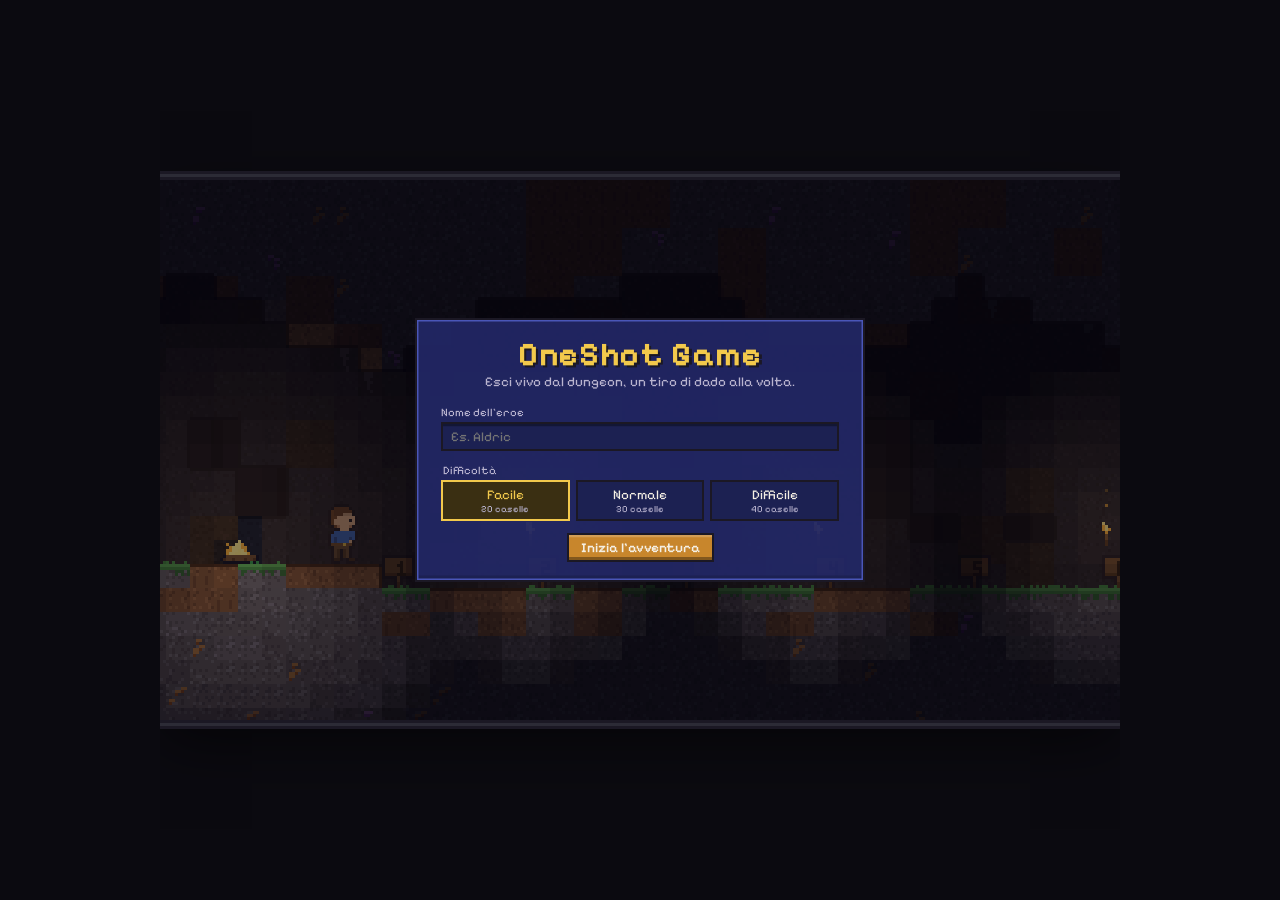
==== backend/src/main/resources/static/index.html @ 3488dba7 "Aggiunto collegamneto frontend al backend" ====
<!DOCTYPE html>
<html lang="it">
<head>
  <meta charset="UTF-8">
  <meta name="viewport" content="width=device-width, initial-scale=1">
  <title>OneShot Game</title>
  <link rel="preconnect" href="https://fonts.googleapis.com">
  <link href="https://fonts.googleapis.com/css2?family=Pixelify+Sans:wght@400;600&display=swap" rel="stylesheet">
  <link rel="stylesheet" href="css/style.css">
</head>
<body>
  <main id="frame">
    <canvas id="game-canvas"></canvas>

    <!-- HUD in alto a destra -->
    <div id="hud" hidden>
      <span id="hud-name"></span>
      <span id="hud-pos"></span>
    </div>

    <!-- Schermata iniziale -->
    <section id="screen-start" class="screen">
      <form id="start-form" class="panel">
        <h1>OneShot Game</h1>
        <p class="subtitle">Esci vivo dal dungeon, un tiro di dado alla volta.</p>

        <label class="field">
          <span>Nome dell'eroe</span>
          <input id="input-name" type="text" maxlength="20" placeholder="Es. Aldric" autocomplete="off" required>
        </label>

        <fieldset class="difficulty">
          <legend>Difficoltà</legend>
          <label><input type="radio" name="difficulty" value="EASY" checked><span>Facile<small>20 caselle</small></span></label>
          <label><input type="radio" name="difficulty" value="MEDIUM"><span>Normale<small>30 caselle</small></span></label>
          <label><input type="radio" name="difficulty" value="HARD"><span>Difficile<small>40 caselle</small></span></label>
        </fieldset>

        <button id="btn-start" class="btn btn-primary" type="submit">Inizia l'avventura</button>
      </form>
    </section>

    <!-- Schermata finale -->
    <section id="screen-end" class="screen" hidden>
      <div class="panel">
        <h1 id="end-title"></h1>
        <p id="end-text"></p>
        <p id="end-stats" class="hint"></p>
        <button id="btn-again" class="btn btn-primary" type="button">Nuova partita</button>
      </div>
    </section>

    <!-- Finestra di dialogo / azioni -->
    <section id="dialog" hidden>
      <div class="dialog-body">
        <div id="dialog-title" class="dialog-title"></div>
        <div id="dialog-text" class="dialog-text"></div>
      </div>
      <div class="dialog-actions">
        <button id="btn-roll" class="btn btn-primary" type="button">🎲 Lancia il dado <kbd>Spazio</kbd></button>
        <button id="btn-yes" class="btn btn-good" type="button" hidden>Interagisci <kbd>1</kbd></button>
        <button id="btn-no" class="btn btn-bad" type="button" hidden>Ignora <kbd>2</kbd></button>
        <button id="btn-log" class="btn btn-small" type="button" title="Diario (L)">📜</button>
      </div>
    </section>

    <!-- Diario -->
    <aside id="log">
      <h2>Diario</h2>
      <ul id="log-list"></ul>
    </aside>

    <div id="toast" role="alert"></div>
  </main>

  <script src="js/api.js"></script>
  <script src="js/sprites.js"></script>
  <script src="js/world.js"></script>
  <script src="js/game.js"></script>
</body>
</html>
---- backend/src/main/resources/static/css/style.css ----
/* Stile pixel: bordi "a gradino", nessun arrotondamento, font pixel. */
:root {
  --px: 4px;                 /* dimensione di un pixel del gioco, impostata da game.js */
  --ink: #1b1824;
  --panel: #2a3170;
  --panel-dark: #1c2152;
  --panel-light: #4a56b8;
  --text: #f4efe4;
  --muted: #b9b4cf;
  --gold: #f2c94c;
  --good: #2fbf71;
  --bad: #d9434b;
  --font: 'Pixelify Sans', 'Courier New', monospace;
}

* { box-sizing: border-box; }

html, body {
  margin: 0;
  height: 100%;
  background: #0b0a10;
  color: var(--text);
  font-family: var(--font);
  display: grid;
  place-items: center;
  overflow: hidden;
}

#frame {
  position: relative;
  outline: calc(var(--px) * 1) solid var(--ink);
  box-shadow: 0 0 0 calc(var(--px) * 2) #2c2b36, 0 0 0 calc(var(--px) * 3) var(--ink), 0 20px 60px rgba(0, 0, 0, 0.6);
}

#game-canvas {
  width: 100%;
  height: 100%;
  display: block;
  image-rendering: pixelated;
  image-rendering: crisp-edges;
}

/* pannello con bordo pixel (stile inventario) */
.panel, #dialog, #log, #hud, #toast {
  background: rgba(34, 40, 102, 0.92);
  border: calc(var(--px) * 0.75) solid var(--ink);
  box-shadow:
    inset 0 0 0 calc(var(--px) * 0.5) var(--panel-light),
    inset 0 calc(var(--px) * -1) 0 calc(var(--px) * 0.5) var(--panel-dark);
}

/* ---------- HUD ---------- */
#hud {
  position: absolute;
  top: calc(var(--px) * 16);
  right: calc(var(--px) * 6);
  display: flex;
  gap: calc(var(--px) * 3);
  align-items: center;
  padding: calc(var(--px) * 1) calc(var(--px) * 3);
  font-size: calc(var(--px) * 4.5);
}
#hud-name { color: var(--gold); font-weight: 600; }

/* ---------- schermate ---------- */
.screen {
  position: absolute;
  inset: 0;
  display: grid;
  place-items: center;
  background: rgba(5, 4, 12, 0.45);
}
.screen[hidden], #dialog[hidden], #hud[hidden] { display: none; }

.panel {
  width: min(92%, calc(var(--px) * 150));
  padding: calc(var(--px) * 6) calc(var(--px) * 8);
  text-align: center;
  font-size: calc(var(--px) * 4.5);
}

h1 {
  margin: 0 0 calc(var(--px) * 1);
  font-size: calc(var(--px) * 11);
  line-height: 1;
  color: var(--gold);
  text-shadow: calc(var(--px) * 0.75) calc(var(--px) * 0.75) 0 var(--ink);
  letter-spacing: 0.02em;
}
h1.win { color: var(--gold); }
h1.lose { color: #ff7a72; }
.subtitle { margin: 0 0 calc(var(--px) * 5); color: var(--muted); }
.hint { color: var(--muted); font-size: 0.8em; margin: calc(var(--px) * 3) 0 0; }
code { font-family: inherit; color: var(--text); }

.field { display: grid; gap: calc(var(--px) * 1); text-align: left; margin-bottom: calc(var(--px) * 4); }
.field span, legend { color: var(--muted); font-size: 0.85em; }

input[type="text"] {
  font: inherit;
  color: var(--text);
  background: var(--panel-dark);
  border: calc(var(--px) * 0.75) solid var(--ink);
  box-shadow: inset 0 calc(var(--px) * 0.75) 0 rgba(0, 0, 0, 0.35);
  padding: calc(var(--px) * 1.5) calc(var(--px) * 2.5);
  outline: none;
}
input[type="text"]:focus { border-color: var(--gold); }

.difficulty {
  border: 0; padding: 0; margin: 0 0 calc(var(--px) * 4);
  display: grid; grid-template-columns: repeat(3, 1fr); gap: calc(var(--px) * 2);
  text-align: left;
}
.difficulty legend { margin-bottom: calc(var(--px) * 1); }
.difficulty input { position: absolute; opacity: 0; pointer-events: none; }
.difficulty span {
  display: grid;
  padding: calc(var(--px) * 1.5) calc(var(--px) * 2);
  background: var(--panel-dark);
  border: calc(var(--px) * 0.75) solid var(--ink);
  cursor: pointer;
  text-align: center;
}
.difficulty small { color: var(--muted); font-size: 0.7em; }
.difficulty input:checked + span { background: #3a2f12; border-color: var(--gold); color: var(--gold); }
.difficulty input:focus-visible + span { outline: calc(var(--px) * 0.5) solid var(--text); }


/* ---------- bottoni ---------- */
.btn {
  font: inherit;
  font-weight: 600;
  color: var(--text);
  background: #4a56b8;
  border: calc(var(--px) * 0.75) solid var(--ink);
  box-shadow: inset 0 calc(var(--px) * -1) 0 rgba(0, 0, 0, 0.35), inset 0 calc(var(--px) * 0.75) 0 rgba(255, 255, 255, 0.2);
  padding: calc(var(--px) * 1.5) calc(var(--px) * 4);
  cursor: pointer;
  white-space: nowrap;
}
.btn:hover:not(:disabled) { filter: brightness(1.15); }
.btn:active:not(:disabled) { transform: translateY(calc(var(--px) * 0.5)); box-shadow: inset 0 calc(var(--px) * 0.75) 0 rgba(0, 0, 0, 0.35); }
.btn:disabled { filter: grayscale(0.7) brightness(0.7); cursor: wait; }
.btn:focus-visible { outline: calc(var(--px) * 0.5) solid var(--gold); outline-offset: calc(var(--px) * 0.5); }
.btn-primary { background: #c8862c; }
.btn-good { background: #2c8f57; }
.btn-bad { background: #a83239; }
.btn-small { padding: calc(var(--px) * 1.5) calc(var(--px) * 2); }
.btn[hidden] { display: none; }
kbd { font: inherit; font-size: 0.7em; opacity: 0.7; margin-left: calc(var(--px) * 1); }

/* ---------- dialogo ---------- */
#dialog {
  position: absolute;
  left: calc(var(--px) * 6);
  right: calc(var(--px) * 6);
  bottom: calc(var(--px) * 5);
  display: flex;
  gap: calc(var(--px) * 4);
  align-items: center;
  padding: calc(var(--px) * 3) calc(var(--px) * 4);
  font-size: calc(var(--px) * 4.5);
  min-height: calc(var(--px) * 24);
}
.dialog-body { flex: 1; min-width: 0; }
.dialog-title { color: var(--gold); font-weight: 600; margin-bottom: calc(var(--px) * 1); }
.dialog-title:empty { display: none; }
.dialog-text { line-height: 1.3; }
.dialog-text.tone-good { color: #9cf5c1; }
.dialog-text.tone-bad { color: #ffaaa4; }
.dialog-actions { display: flex; gap: calc(var(--px) * 2); flex-wrap: wrap; justify-content: flex-end; }
#dialog.waiting .dialog-text::after { content: ' ▮'; animation: blink 0.6s steps(1) infinite; }
@keyframes blink { 50% { opacity: 0; } }

/* ---------- diario ---------- */
#log {
  position: absolute;
  top: calc(var(--px) * 22);
  right: calc(var(--px) * 6);
  bottom: calc(var(--px) * 34);
  width: calc(var(--px) * 95);
  padding: calc(var(--px) * 2) calc(var(--px) * 3);
  font-size: calc(var(--px) * 3.6);
  overflow-y: auto;
  display: none;
}
#log.open { display: block; }
#log h2 { margin: 0 0 calc(var(--px) * 1.5); font-size: 1.1em; color: var(--gold); }
#log ul { list-style: none; margin: 0; padding: 0; display: grid; gap: calc(var(--px) * 1.2); }
#log li { line-height: 1.25; padding-bottom: calc(var(--px) * 1); border-bottom: calc(var(--px) * 0.25) solid rgba(255, 255, 255, 0.08); }
#log li.good { color: #9cf5c1; }
#log li.bad { color: #ffaaa4; }
#log li.roll { color: var(--muted); }
#log li.info { color: var(--gold); }

/* ---------- toast errori ---------- */
#toast {
  position: absolute;
  left: 50%;
  top: calc(var(--px) * 6);
  transform: translate(-50%, -200%);
  max-width: 80%;
  padding: calc(var(--px) * 2) calc(var(--px) * 4);
  background: rgba(120, 22, 30, 0.95);
  font-size: calc(var(--px) * 4);
  transition: transform 0.25s steps(4), visibility 0.25s;
  visibility: hidden;
  z-index: 5;
}
#toast.show { transform: translate(-50%, 0); visibility: visible; }

@media (max-width: 700px) {
  #dialog { flex-direction: column; align-items: stretch; }
  .dialog-actions { justify-content: stretch; }
  .dialog-actions .btn { flex: 1; }
}
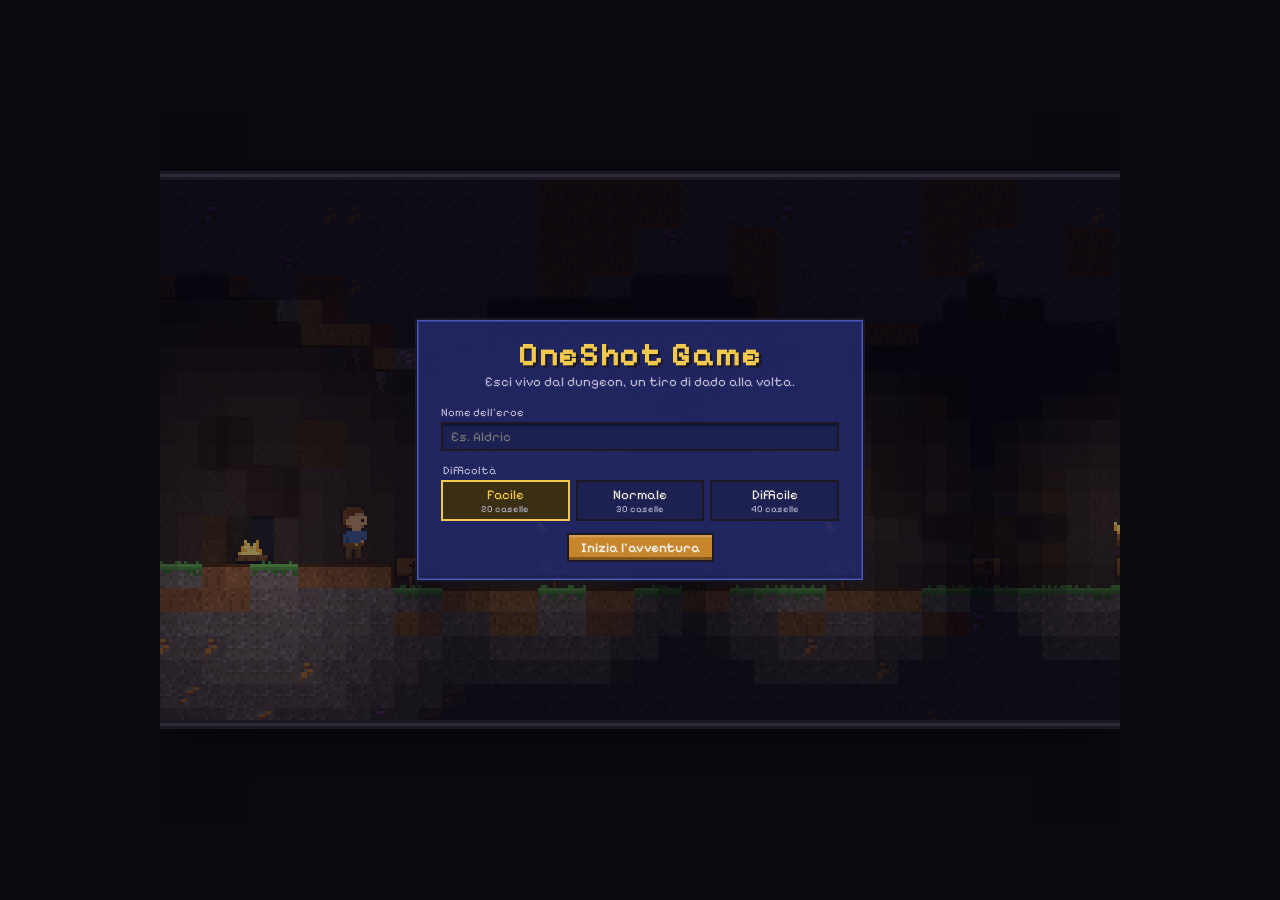
==== commit 98b705d4: "cambiato nomi dei bottoni interact" ====
--- a/backend/src/main/resources/static/index.html
+++ b/backend/src/main/resources/static/index.html
@@ -58,8 +58,8 @@
       </div>
       <div class="dialog-actions">
         <button id="btn-roll" class="btn btn-primary" type="button">🎲 Lancia il dado <kbd>Spazio</kbd></button>
-        <button id="btn-yes" class="btn btn-good" type="button" hidden>Interagisci <kbd>1</kbd></button>
-        <button id="btn-no" class="btn btn-bad" type="button" hidden>Ignora <kbd>2</kbd></button>
+        <button id="btn-yes" class="btn btn-good" type="button" hidden>Accetti <kbd>1</kbd></button>
+        <button id="btn-no" class="btn btn-bad" type="button" hidden>Prosegui <kbd>2</kbd></button>
         <button id="btn-log" class="btn btn-small" type="button" title="Diario (L)">📜</button>
       </div>
     </section>
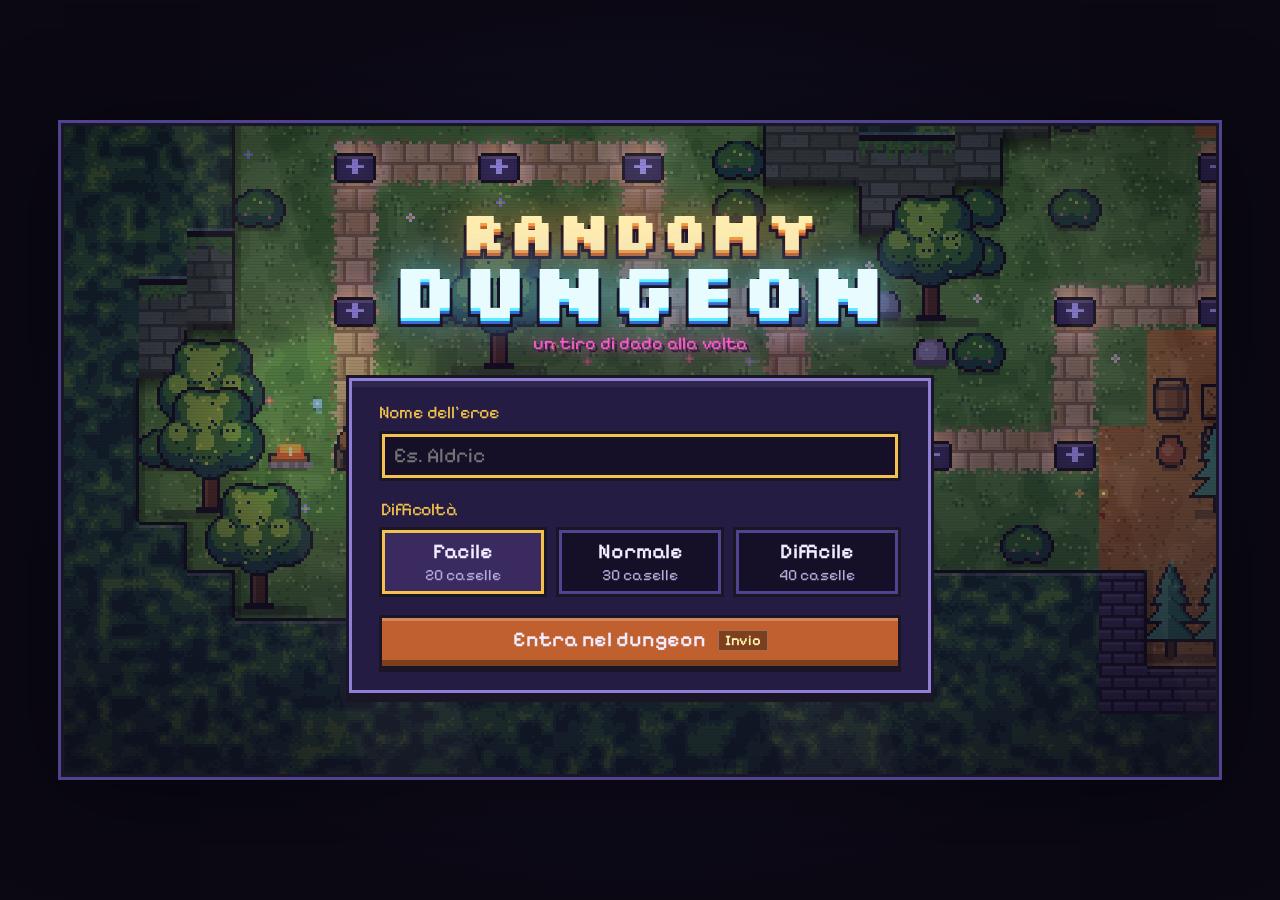
==== commit ff8ff1ce: "Cambiata nuova grafica del gioco" ====
--- a/backend/src/main/resources/static/index.html
+++ b/backend/src/main/resources/static/index.html
@@ -3,78 +3,88 @@
 <head>
   <meta charset="UTF-8">
   <meta name="viewport" content="width=device-width, initial-scale=1">
-  <title>OneShot Game</title>
+  <title>RandoMyDungeon</title>
   <link rel="preconnect" href="https://fonts.googleapis.com">
-  <link href="https://fonts.googleapis.com/css2?family=Pixelify+Sans:wght@400;600&display=swap" rel="stylesheet">
+  <link rel="preconnect" href="https://fonts.gstatic.com" crossorigin>
+  <link href="https://fonts.googleapis.com/css2?family=Pixelify+Sans:wght@400;600;700&family=Silkscreen&display=swap" rel="stylesheet">
   <link rel="stylesheet" href="css/style.css">
 </head>
 <body>
   <main id="frame">
-    <canvas id="game-canvas"></canvas>
+    <canvas id="game-canvas" aria-label="Mondo di gioco"></canvas>
+    <div class="crt" aria-hidden="true"></div>
+    <div id="flash" aria-hidden="true"></div>
 
-    <!-- HUD in alto a destra -->
-    <div id="hud" hidden>
-      <span id="hud-name"></span>
-      <span id="hud-pos"></span>
+    <!-- barra in alto: comandi rapidi -->
+    <div id="topbar" hidden>
+      <button id="btn-log" class="icon-btn" type="button" title="Diario (L)">📜</button>
+      <button id="btn-sound" class="icon-btn" type="button" title="Audio (M)">🔊</button>
     </div>
 
-    <!-- Schermata iniziale -->
+    <!-- nome della zona -->
+    <div id="zone-banner" aria-live="polite"><span></span></div>
+
+    <!-- schermata iniziale -->
     <section id="screen-start" class="screen">
+      <div class="logo" aria-label="RandoMyDungeon">
+        <span class="logo-top">RandoMy</span>
+        <span class="logo-bottom">Dungeon</span>
+        <span class="logo-tag">un tiro di dado alla volta</span>
+      </div>
       <form id="start-form" class="panel">
-        <h1>OneShot Game</h1>
-        <p class="subtitle">Esci vivo dal dungeon, un tiro di dado alla volta.</p>
-
         <label class="field">
           <span>Nome dell'eroe</span>
           <input id="input-name" type="text" maxlength="20" placeholder="Es. Aldric" autocomplete="off" required>
         </label>
-
         <fieldset class="difficulty">
           <legend>Difficoltà</legend>
-          <label><input type="radio" name="difficulty" value="EASY" checked><span>Facile<small>20 caselle</small></span></label>
-          <label><input type="radio" name="difficulty" value="MEDIUM"><span>Normale<small>30 caselle</small></span></label>
-          <label><input type="radio" name="difficulty" value="HARD"><span>Difficile<small>40 caselle</small></span></label>
+          <label><input type="radio" name="difficulty" value="EASY" checked><span><b>Facile</b><small>20 caselle</small></span></label>
+          <label><input type="radio" name="difficulty" value="MEDIUM"><span><b>Normale</b><small>30 caselle</small></span></label>
+          <label><input type="radio" name="difficulty" value="HARD"><span><b>Difficile</b><small>40 caselle</small></span></label>
         </fieldset>
-
-        <button id="btn-start" class="btn btn-primary" type="submit">Inizia l'avventura</button>
+        <button id="btn-start" class="btn btn-primary" type="submit">Entra nel dungeon <kbd>Invio</kbd></button>
       </form>
     </section>
 
-    <!-- Schermata finale -->
+    <!-- schermata finale -->
     <section id="screen-end" class="screen" hidden>
-      <div class="panel">
+      <div class="panel end-panel">
         <h1 id="end-title"></h1>
         <p id="end-text"></p>
-        <p id="end-stats" class="hint"></p>
-        <button id="btn-again" class="btn btn-primary" type="button">Nuova partita</button>
+        <dl id="end-stats"></dl>
+        <button id="btn-again" class="btn btn-primary" type="button">Nuova partita <kbd>Invio</kbd></button>
       </div>
     </section>
 
-    <!-- Finestra di dialogo / azioni -->
+    <!-- finestra di dialogo -->
     <section id="dialog" hidden>
-      <div class="dialog-body">
-        <div id="dialog-title" class="dialog-title"></div>
-        <div id="dialog-text" class="dialog-text"></div>
+      <div class="dialog-name"><span id="dialog-title"></span></div>
+      <div class="dialog-main">
+        <canvas id="dialog-portrait" width="16" height="16" hidden></canvas>
+        <div class="dialog-body">
+          <p id="dialog-text" class="dialog-text"></p>
+          <p id="dialog-hint" class="dialog-hint"></p>
+        </div>
       </div>
       <div class="dialog-actions">
         <button id="btn-roll" class="btn btn-primary" type="button">🎲 Lancia il dado <kbd>Spazio</kbd></button>
-        <button id="btn-yes" class="btn btn-good" type="button" hidden>Accetti <kbd>1</kbd></button>
+        <button id="btn-yes" class="btn btn-good" type="button" hidden>Accetta <kbd>1</kbd></button>
         <button id="btn-no" class="btn btn-bad" type="button" hidden>Prosegui <kbd>2</kbd></button>
-        <button id="btn-log" class="btn btn-small" type="button" title="Diario (L)">📜</button>
       </div>
     </section>
 
-    <!-- Diario -->
-    <aside id="log">
-      <h2>Diario</h2>
+    <!-- diario -->
+    <aside id="log" aria-label="Diario">
+      <div class="log-head">diario · locale</div>
       <ul id="log-list"></ul>
     </aside>
 
     <div id="toast" role="alert"></div>
   </main>
 
+  <script src="js/sprites.js"></script>
   <script src="js/api.js"></script>
-  <script src="js/sprites.js"></script>
+  <script src="js/audio.js"></script>
   <script src="js/world.js"></script>
   <script src="js/game.js"></script>
 </body>
--- a/backend/src/main/resources/static/css/style.css
+++ b/backend/src/main/resources/static/css/style.css
@@ -1,16 +1,22 @@
-/* Stile pixel: bordi "a gradino", nessun arrotondamento, font pixel. */
+/*
+ * Tutte le misure dell'interfaccia sono multipli di --px (= 1 pixel virtuale del canvas 384x216),
+ * così testo e riquadri restano allineati alla griglia della pixel art a qualsiasi zoom.
+ */
 :root {
-  --px: 4px;                 /* dimensione di un pixel del gioco, impostata da game.js */
-  --ink: #1b1824;
-  --panel: #2a3170;
-  --panel-dark: #1c2152;
-  --panel-light: #4a56b8;
-  --text: #f4efe4;
-  --muted: #b9b4cf;
-  --gold: #f2c94c;
-  --good: #2fbf71;
-  --bad: #d9434b;
-  --font: 'Pixelify Sans', 'Courier New', monospace;
+  --px: 3px;
+  --ink: #1b1626;
+  --panel: #241c42;
+  --panel-2: #2f2656;
+  --line: #8f7fd6;
+  --line-soft: #4f4490;
+  --text: #f1ecff;
+  --muted: #b5abd8;
+  --gold: #f2c14e;
+  --good: #5ccf6a;
+  --bad: #e8414f;
+  --neon-c: #5af0ff;
+  --neon-p: #ff5ad0;
+  --font: 'Pixelify Sans', 'Silkscreen', ui-monospace, monospace;
 }
 
 * { box-sizing: border-box; }
@@ -18,200 +24,308 @@
 html, body {
   margin: 0;
   height: 100%;
-  background: #0b0a10;
+  background: radial-gradient(ellipse at center, #1d1733 0%, #0b0814 70%);
   color: var(--text);
   font-family: var(--font);
-  display: grid;
-  place-items: center;
   overflow: hidden;
 }
+
+body { display: grid; place-items: center; }
 
 #frame {
   position: relative;
-  outline: calc(var(--px) * 1) solid var(--ink);
-  box-shadow: 0 0 0 calc(var(--px) * 2) #2c2b36, 0 0 0 calc(var(--px) * 3) var(--ink), 0 20px 60px rgba(0, 0, 0, 0.6);
+  width: calc(var(--px) * 384);
+  height: calc(var(--px) * 216);
+  font-size: calc(var(--px) * 7);
+  line-height: 1.25;
+  box-shadow: 0 0 0 calc(var(--px) * 1) var(--ink), 0 0 0 calc(var(--px) * 2) var(--line-soft), 0 calc(var(--px) * 4) calc(var(--px) * 30) rgba(0, 0, 0, 0.6);
+  overflow: hidden;
+  user-select: none;
 }
 
 #game-canvas {
+  position: absolute;
+  inset: 0;
   width: 100%;
   height: 100%;
-  display: block;
   image-rendering: pixelated;
   image-rendering: crisp-edges;
-}
-
-/* pannello con bordo pixel (stile inventario) */
-.panel, #dialog, #log, #hud, #toast {
-  background: rgba(34, 40, 102, 0.92);
-  border: calc(var(--px) * 0.75) solid var(--ink);
-  box-shadow:
-    inset 0 0 0 calc(var(--px) * 0.5) var(--panel-light),
-    inset 0 calc(var(--px) * -1) 0 calc(var(--px) * 0.5) var(--panel-dark);
-}
-
-/* ---------- HUD ---------- */
-#hud {
-  position: absolute;
-  top: calc(var(--px) * 16);
-  right: calc(var(--px) * 6);
-  display: flex;
-  gap: calc(var(--px) * 3);
-  align-items: center;
-  padding: calc(var(--px) * 1) calc(var(--px) * 3);
-  font-size: calc(var(--px) * 4.5);
-}
-#hud-name { color: var(--gold); font-weight: 600; }
-
-/* ---------- schermate ---------- */
-.screen {
+  transition: filter 1.2s ease;
+}
+#frame.dead #game-canvas { filter: grayscale(0.85) brightness(0.7) sepia(0.3) hue-rotate(-30deg); }
+
+/* effetto schermo "vintage" leggero, come nelle reference */
+.crt {
   position: absolute;
   inset: 0;
-  display: grid;
-  place-items: center;
-  background: rgba(5, 4, 12, 0.45);
-}
-.screen[hidden], #dialog[hidden], #hud[hidden] { display: none; }
-
+  pointer-events: none;
+  background:
+    repeating-linear-gradient(to bottom, rgba(0, 0, 0, 0.08) 0, rgba(0, 0, 0, 0.08) calc(var(--px) * 0.5), transparent calc(var(--px) * 0.5), transparent var(--px)),
+    radial-gradient(ellipse at center, transparent 60%, rgba(10, 5, 25, 0.45) 100%);
+  mix-blend-mode: multiply;
+}
+
+#flash { position: absolute; inset: 0; pointer-events: none; opacity: 0; }
+#flash.hurt { animation: flash-hurt 0.45s ease-out; }
+#flash.heal { animation: flash-heal 0.6s ease-out; }
+@keyframes flash-hurt { from { opacity: 1; box-shadow: inset 0 0 calc(var(--px) * 40) rgba(232, 65, 79, 0.9); } to { opacity: 0; } }
+@keyframes flash-heal { from { opacity: 1; box-shadow: inset 0 0 calc(var(--px) * 40) rgba(92, 207, 106, 0.7); } to { opacity: 0; } }
+
+[hidden] { display: none !important; }
+
+/* ------------------------------------------------------------------ pannelli e bottoni */
 .panel {
-  width: min(92%, calc(var(--px) * 150));
-  padding: calc(var(--px) * 6) calc(var(--px) * 8);
-  text-align: center;
-  font-size: calc(var(--px) * 4.5);
-}
-
-h1 {
-  margin: 0 0 calc(var(--px) * 1);
-  font-size: calc(var(--px) * 11);
-  line-height: 1;
-  color: var(--gold);
-  text-shadow: calc(var(--px) * 0.75) calc(var(--px) * 0.75) 0 var(--ink);
-  letter-spacing: 0.02em;
-}
-h1.win { color: var(--gold); }
-h1.lose { color: #ff7a72; }
-.subtitle { margin: 0 0 calc(var(--px) * 5); color: var(--muted); }
-.hint { color: var(--muted); font-size: 0.8em; margin: calc(var(--px) * 3) 0 0; }
-code { font-family: inherit; color: var(--text); }
-
-.field { display: grid; gap: calc(var(--px) * 1); text-align: left; margin-bottom: calc(var(--px) * 4); }
-.field span, legend { color: var(--muted); font-size: 0.85em; }
-
-input[type="text"] {
-  font: inherit;
-  color: var(--text);
-  background: var(--panel-dark);
-  border: calc(var(--px) * 0.75) solid var(--ink);
-  box-shadow: inset 0 calc(var(--px) * 0.75) 0 rgba(0, 0, 0, 0.35);
-  padding: calc(var(--px) * 1.5) calc(var(--px) * 2.5);
-  outline: none;
-}
-input[type="text"]:focus { border-color: var(--gold); }
-
-.difficulty {
-  border: 0; padding: 0; margin: 0 0 calc(var(--px) * 4);
-  display: grid; grid-template-columns: repeat(3, 1fr); gap: calc(var(--px) * 2);
-  text-align: left;
-}
-.difficulty legend { margin-bottom: calc(var(--px) * 1); }
-.difficulty input { position: absolute; opacity: 0; pointer-events: none; }
-.difficulty span {
-  display: grid;
-  padding: calc(var(--px) * 1.5) calc(var(--px) * 2);
-  background: var(--panel-dark);
-  border: calc(var(--px) * 0.75) solid var(--ink);
-  cursor: pointer;
-  text-align: center;
-}
-.difficulty small { color: var(--muted); font-size: 0.7em; }
-.difficulty input:checked + span { background: #3a2f12; border-color: var(--gold); color: var(--gold); }
-.difficulty input:focus-visible + span { outline: calc(var(--px) * 0.5) solid var(--text); }
-
-
-/* ---------- bottoni ---------- */
+  background: var(--panel);
+  border: var(--px) solid var(--ink);
+  box-shadow: inset 0 0 0 var(--px) var(--line), inset 0 calc(var(--px) * 2) 0 calc(var(--px) * 1) rgba(255, 255, 255, 0.06), 0 calc(var(--px) * 2) 0 var(--ink);
+  padding: calc(var(--px) * 8) calc(var(--px) * 10);
+}
+
 .btn {
   font: inherit;
   font-weight: 600;
   color: var(--text);
-  background: #4a56b8;
-  border: calc(var(--px) * 0.75) solid var(--ink);
-  box-shadow: inset 0 calc(var(--px) * -1) 0 rgba(0, 0, 0, 0.35), inset 0 calc(var(--px) * 0.75) 0 rgba(255, 255, 255, 0.2);
-  padding: calc(var(--px) * 1.5) calc(var(--px) * 4);
+  background: var(--panel-2);
+  border: var(--px) solid var(--ink);
+  box-shadow: inset 0 calc(var(--px) * -2) 0 rgba(0, 0, 0, 0.35), inset 0 var(--px) 0 rgba(255, 255, 255, 0.25), 0 var(--px) 0 var(--ink);
+  padding: calc(var(--px) * 3) calc(var(--px) * 7) calc(var(--px) * 4);
   cursor: pointer;
+  display: inline-flex;
+  align-items: center;
+  gap: calc(var(--px) * 4);
   white-space: nowrap;
 }
-.btn:hover:not(:disabled) { filter: brightness(1.15); }
-.btn:active:not(:disabled) { transform: translateY(calc(var(--px) * 0.5)); box-shadow: inset 0 calc(var(--px) * 0.75) 0 rgba(0, 0, 0, 0.35); }
-.btn:disabled { filter: grayscale(0.7) brightness(0.7); cursor: wait; }
-.btn:focus-visible { outline: calc(var(--px) * 0.5) solid var(--gold); outline-offset: calc(var(--px) * 0.5); }
-.btn-primary { background: #c8862c; }
-.btn-good { background: #2c8f57; }
-.btn-bad { background: #a83239; }
-.btn-small { padding: calc(var(--px) * 1.5) calc(var(--px) * 2); }
-.btn[hidden] { display: none; }
-kbd { font: inherit; font-size: 0.7em; opacity: 0.7; margin-left: calc(var(--px) * 1); }
-
-/* ---------- dialogo ---------- */
+.btn:hover:not(:disabled) { filter: brightness(1.15); transform: translateY(calc(var(--px) * -1)); }
+.btn:active:not(:disabled) { transform: translateY(var(--px)); box-shadow: inset 0 var(--px) 0 rgba(0, 0, 0, 0.35); }
+.btn:disabled { opacity: 0.55; cursor: wait; }
+.btn:focus-visible, .icon-btn:focus-visible { outline: var(--px) solid var(--gold); outline-offset: var(--px); }
+.btn-primary { background: #c0602e; }
+.btn-good { background: #2f8a4a; }
+.btn-bad { background: #8a3a4a; }
+
+kbd {
+  font: inherit;
+  font-size: 0.7em;
+  padding: 0 calc(var(--px) * 2);
+  background: rgba(0, 0, 0, 0.35);
+  border: calc(var(--px) * 0.5) solid rgba(255, 255, 255, 0.25);
+  color: #fff3b0;
+}
+
+
+/* ------------------------------------------------------------------ schermata iniziale */
+.screen {
+  position: absolute;
+  inset: 0;
+  display: flex;
+  flex-direction: column;
+  align-items: center;
+  justify-content: center;
+  gap: calc(var(--px) * 8);
+  background: linear-gradient(to bottom, rgba(14, 10, 28, 0.15), rgba(14, 10, 28, 0.55));
+}
+
+.logo { display: flex; flex-direction: column; align-items: center; line-height: 0.9; }
+.logo-top, .logo-bottom {
+  font-family: 'Silkscreen', var(--font);
+  font-weight: 700;
+  letter-spacing: calc(var(--px) * 0.5);
+  text-transform: uppercase;
+}
+.logo-top {
+  font-size: calc(var(--px) * 18);
+  color: #fff3b0;
+  text-shadow: 0 var(--px) 0 #f2a03a, 0 calc(var(--px) * 2) 0 #c0602e, var(--px) calc(var(--px) * 3) 0 var(--ink), calc(var(--px) * -1) calc(var(--px) * 3) 0 var(--ink), 0 0 calc(var(--px) * 12) rgba(255, 176, 64, 0.6);
+}
+.logo-bottom {
+  font-size: calc(var(--px) * 26);
+  color: #e8fbff;
+  text-shadow: 0 var(--px) 0 var(--neon-c), 0 calc(var(--px) * 2) 0 #3a6ad8, var(--px) calc(var(--px) * 3) 0 var(--ink), calc(var(--px) * -1) calc(var(--px) * 3) 0 var(--ink), 0 0 calc(var(--px) * 14) rgba(90, 240, 255, 0.7), 0 0 calc(var(--px) * 30) rgba(255, 90, 208, 0.45);
+  animation: neon 4s infinite;
+}
+.logo-tag {
+  margin-top: calc(var(--px) * 4);
+  color: var(--neon-p);
+  font-size: calc(var(--px) * 6);
+  text-shadow: 0 0 calc(var(--px) * 4) rgba(255, 90, 208, 0.8), var(--px) var(--px) 0 var(--ink);
+}
+@keyframes neon { 0%, 92%, 100% { opacity: 1; } 93% { opacity: 0.55; } 95% { opacity: 1; } 96% { opacity: 0.7; } }
+
+#start-form { display: flex; flex-direction: column; gap: calc(var(--px) * 6); width: calc(var(--px) * 196); }
+
+.field { display: flex; flex-direction: column; gap: calc(var(--px) * 2); }
+.field > span, legend { color: var(--gold); font-size: 0.85em; }
+.field input {
+  font: inherit;
+  color: var(--text);
+  background: #151028;
+  border: var(--px) solid var(--ink);
+  box-shadow: inset 0 0 0 var(--px) var(--line-soft);
+  padding: calc(var(--px) * 3) calc(var(--px) * 4);
+  outline: none;
+}
+.field input:focus { box-shadow: inset 0 0 0 var(--px) var(--gold); }
+
+.difficulty { border: 0; padding: 0; margin: 0; display: grid; grid-template-columns: repeat(3, 1fr); gap: calc(var(--px) * 3); }
+.difficulty legend { margin-bottom: calc(var(--px) * 2); }
+.difficulty input { position: absolute; opacity: 0; pointer-events: none; }
+.difficulty span {
+  display: flex;
+  flex-direction: column;
+  align-items: center;
+  padding: calc(var(--px) * 3);
+  background: #151028;
+  border: var(--px) solid var(--ink);
+  box-shadow: inset 0 0 0 var(--px) var(--line-soft);
+  cursor: pointer;
+}
+.difficulty b { font-weight: 600; }
+.difficulty small { color: var(--muted); font-size: 0.75em; }
+.difficulty input:checked + span { background: #3a2a60; box-shadow: inset 0 0 0 var(--px) var(--gold); }
+.difficulty input:focus-visible + span { outline: var(--px) solid var(--gold); }
+
+#btn-start { justify-content: center; }
+
+/* ------------------------------------------------------------------ dialogo */
 #dialog {
   position: absolute;
-  left: calc(var(--px) * 6);
-  right: calc(var(--px) * 6);
+  left: 50%;
   bottom: calc(var(--px) * 5);
+  transform: translateX(-50%);
+  width: calc(var(--px) * 300);
+  background: rgba(30, 23, 58, 0.94);
+  border: var(--px) solid var(--ink);
+  box-shadow: inset 0 0 0 var(--px) var(--line), inset 0 0 0 calc(var(--px) * 2) rgba(0, 0, 0, 0.3), 0 calc(var(--px) * 2) 0 var(--ink);
+  padding: calc(var(--px) * 7) calc(var(--px) * 7) calc(var(--px) * 5);
+}
+.dialog-name {
+  position: absolute;
+  top: calc(var(--px) * -7);
+  left: calc(var(--px) * 8);
+  background: var(--gold);
+  color: var(--ink);
+  font-weight: 700;
+  padding: 0 calc(var(--px) * 5);
+  border: var(--px) solid var(--ink);
+  font-size: 0.85em;
+  min-height: calc(var(--px) * 11);
+  display: flex;
+  align-items: center;
+}
+.dialog-name:has(span:empty) { display: none; }
+#dialog.monster .dialog-name { background: #e8414f; color: #fff; }
+.dialog-main { display: flex; gap: calc(var(--px) * 6); align-items: flex-start; min-height: calc(var(--px) * 22); }
+#dialog-portrait {
+  width: calc(var(--px) * 32);
+  height: calc(var(--px) * 32);
+  image-rendering: pixelated;
+  background: #151028;
+  border: var(--px) solid var(--ink);
+  box-shadow: inset 0 0 0 var(--px) var(--line-soft);
+  flex: none;
+  margin-top: calc(var(--px) * -2);
+}
+.dialog-body { flex: 1; }
+.dialog-text { margin: 0; min-height: 2.5em; }
+.dialog-text.tone-good { color: #9cf0a0; }
+.dialog-text.tone-bad { color: #ff9a8a; }
+.dialog-hint { margin: var(--px) 0 0; color: var(--muted); font-size: 0.75em; min-height: 1em; }
+.dialog-actions { display: flex; gap: calc(var(--px) * 4); justify-content: flex-end; margin-top: calc(var(--px) * 4); }
+#dialog.waiting .dialog-actions::before { content: '⋯'; color: var(--muted); margin-right: auto; animation: blink 0.8s steps(2) infinite; }
+@keyframes blink { 50% { opacity: 0; } }
+
+/* ------------------------------------------------------------------ comandi e diario */
+#topbar { position: absolute; top: calc(var(--px) * 42); right: calc(var(--px) * 4); display: flex; flex-direction: column; gap: calc(var(--px) * 3); }
+.icon-btn {
+  font-size: calc(var(--px) * 7);
+  width: calc(var(--px) * 15);
+  height: calc(var(--px) * 15);
+  padding: 0;
+  background: rgba(36, 28, 66, 0.9);
+  border: var(--px) solid var(--ink);
+  box-shadow: inset 0 0 0 var(--px) var(--line-soft);
+  cursor: pointer;
+  line-height: 1;
+}
+.icon-btn:hover { box-shadow: inset 0 0 0 var(--px) var(--gold); }
+
+#log {
+  position: absolute;
+  left: calc(var(--px) * 4);
+  top: calc(var(--px) * 40);
+  width: calc(var(--px) * 150);
+  max-height: calc(var(--px) * 100);
+  display: flex;
+  flex-direction: column;
+  background: rgba(20, 15, 40, 0.9);
+  border: var(--px) solid var(--ink);
+  box-shadow: inset 0 0 0 var(--px) var(--line-soft);
+  font-size: 0.72em;
+  transform: translateX(calc(-100% - var(--px) * 8));
+  transition: transform 0.25s ease;
+}
+#log.open { transform: none; }
+.log-head { background: #3a2f6a; color: var(--muted); padding: var(--px) calc(var(--px) * 4); border-bottom: var(--px) solid var(--ink); }
+#log-list { list-style: none; margin: 0; padding: calc(var(--px) * 3) calc(var(--px) * 4); overflow-y: auto; display: flex; flex-direction: column; gap: calc(var(--px) * 2); }
+#log-list li.roll { color: #fff3b0; }
+#log-list li.event { color: #d8ccff; }
+#log-list li.good { color: #9cf0a0; }
+#log-list li.bad { color: #ff9a8a; }
+#log-list li.info { color: var(--neon-c); }
+
+/* ------------------------------------------------------------------ banner zona e toast */
+#zone-banner {
+  position: absolute;
+  top: calc(var(--px) * 44);
+  left: 0;
+  right: 0;
+  text-align: center;
+  pointer-events: none;
+  opacity: 0;
+}
+#zone-banner span {
+  font-family: 'Silkscreen', var(--font);
+  font-size: calc(var(--px) * 9);
+  color: #fff3b0;
+  text-shadow: var(--px) var(--px) 0 var(--ink), calc(var(--px) * -1) var(--px) 0 var(--ink), 0 0 calc(var(--px) * 8) rgba(255, 200, 100, 0.6);
+  letter-spacing: calc(var(--px) * 0.5);
+}
+#zone-banner span::before, #zone-banner span::after { content: ' ✦ '; color: var(--gold); }
+#zone-banner.show { animation: banner 3.2s ease forwards; }
+@keyframes banner { 0% { opacity: 0; transform: translateY(calc(var(--px) * -4)); } 15%, 75% { opacity: 1; transform: none; } 100% { opacity: 0; } }
+
+#toast {
+  position: absolute;
+  top: calc(var(--px) * 6);
+  left: 50%;
+  transform: translate(-50%, calc(var(--px) * -40));
+  max-width: calc(var(--px) * 250);
+  background: #5a1f2e;
+  color: #ffe0e4;
+  border: var(--px) solid var(--ink);
+  box-shadow: inset 0 0 0 var(--px) #e8414f;
+  padding: calc(var(--px) * 4) calc(var(--px) * 6);
+  font-size: 0.8em;
+  transition: transform 0.25s ease;
+  z-index: 10;
   display: flex;
   gap: calc(var(--px) * 4);
   align-items: center;
-  padding: calc(var(--px) * 3) calc(var(--px) * 4);
-  font-size: calc(var(--px) * 4.5);
-  min-height: calc(var(--px) * 24);
-}
-.dialog-body { flex: 1; min-width: 0; }
-.dialog-title { color: var(--gold); font-weight: 600; margin-bottom: calc(var(--px) * 1); }
-.dialog-title:empty { display: none; }
-.dialog-text { line-height: 1.3; }
-.dialog-text.tone-good { color: #9cf5c1; }
-.dialog-text.tone-bad { color: #ffaaa4; }
-.dialog-actions { display: flex; gap: calc(var(--px) * 2); flex-wrap: wrap; justify-content: flex-end; }
-#dialog.waiting .dialog-text::after { content: ' ▮'; animation: blink 0.6s steps(1) infinite; }
-@keyframes blink { 50% { opacity: 0; } }
-
-/* ---------- diario ---------- */
-#log {
-  position: absolute;
-  top: calc(var(--px) * 22);
-  right: calc(var(--px) * 6);
-  bottom: calc(var(--px) * 34);
-  width: calc(var(--px) * 95);
-  padding: calc(var(--px) * 2) calc(var(--px) * 3);
-  font-size: calc(var(--px) * 3.6);
-  overflow-y: auto;
-  display: none;
-}
-#log.open { display: block; }
-#log h2 { margin: 0 0 calc(var(--px) * 1.5); font-size: 1.1em; color: var(--gold); }
-#log ul { list-style: none; margin: 0; padding: 0; display: grid; gap: calc(var(--px) * 1.2); }
-#log li { line-height: 1.25; padding-bottom: calc(var(--px) * 1); border-bottom: calc(var(--px) * 0.25) solid rgba(255, 255, 255, 0.08); }
-#log li.good { color: #9cf5c1; }
-#log li.bad { color: #ffaaa4; }
-#log li.roll { color: var(--muted); }
-#log li.info { color: var(--gold); }
-
-/* ---------- toast errori ---------- */
-#toast {
-  position: absolute;
-  left: 50%;
-  top: calc(var(--px) * 6);
-  transform: translate(-50%, -200%);
-  max-width: 80%;
-  padding: calc(var(--px) * 2) calc(var(--px) * 4);
-  background: rgba(120, 22, 30, 0.95);
-  font-size: calc(var(--px) * 4);
-  transition: transform 0.25s steps(4), visibility 0.25s;
-  visibility: hidden;
-  z-index: 5;
-}
-#toast.show { transform: translate(-50%, 0); visibility: visible; }
-
-@media (max-width: 700px) {
-  #dialog { flex-direction: column; align-items: stretch; }
-  .dialog-actions { justify-content: stretch; }
-  .dialog-actions .btn { flex: 1; }
-}
+}
+#toast.show { transform: translate(-50%, 0); }
+
+/* ------------------------------------------------------------------ fine partita */
+.end-panel { text-align: center; width: calc(var(--px) * 230); }
+#end-title {
+  margin: 0 0 calc(var(--px) * 4);
+  font-family: 'Silkscreen', var(--font);
+  font-size: calc(var(--px) * 16);
+  letter-spacing: calc(var(--px) * 0.5);
+}
+#end-title.win { color: #fff3b0; text-shadow: 0 calc(var(--px) * 2) 0 #c0602e, 0 0 calc(var(--px) * 12) rgba(255, 200, 100, 0.7); }
+#end-title.lose { color: #ff9a8a; text-shadow: 0 calc(var(--px) * 2) 0 #5a1f2e, 0 0 calc(var(--px) * 12) rgba(232, 65, 79, 0.6); }
+#end-text { margin: 0 0 calc(var(--px) * 6); }
+#end-stats { display: grid; grid-template-columns: repeat(4, 1fr); gap: calc(var(--px) * 3); margin: 0 0 calc(var(--px) * 8); }
+#end-stats div { background: #151028; border: var(--px) solid var(--ink); box-shadow: inset 0 0 0 var(--px) var(--line-soft); padding: calc(var(--px) * 3) var(--px); }
+#end-stats dt { color: var(--muted); font-size: 0.7em; }
+#end-stats dd { margin: 0; color: var(--gold); font-size: 1.2em; font-weight: 700; }
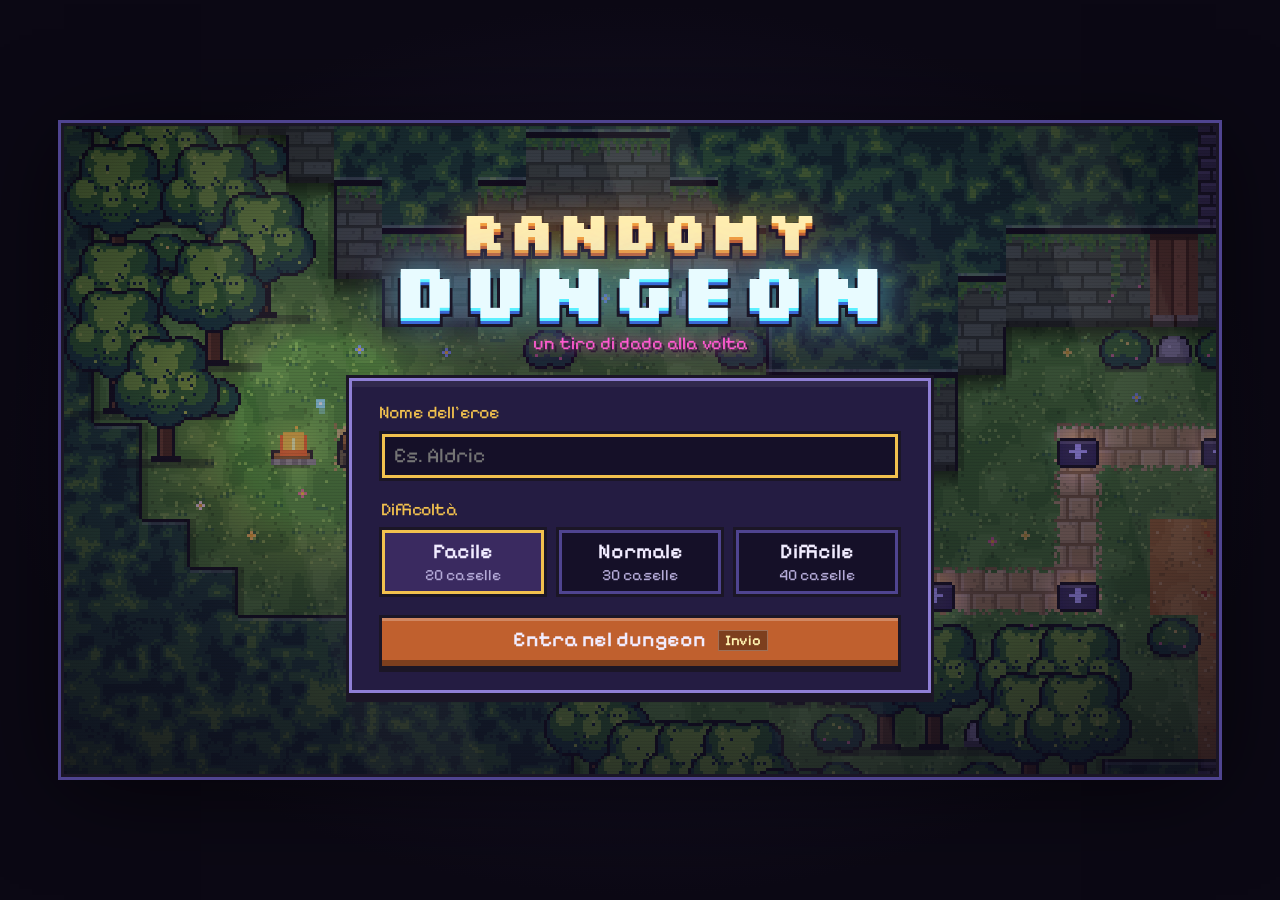
==== commit 765b74d0: "tolto suggerimento dialogo e alzata la propabilità dell'esito positivo" ====
--- a/backend/src/main/resources/static/index.html
+++ b/backend/src/main/resources/static/index.html
@@ -63,7 +63,6 @@
         <canvas id="dialog-portrait" width="16" height="16" hidden></canvas>
         <div class="dialog-body">
           <p id="dialog-text" class="dialog-text"></p>
-          <p id="dialog-hint" class="dialog-hint"></p>
         </div>
       </div>
       <div class="dialog-actions">
--- a/backend/src/main/resources/static/css/style.css
+++ b/backend/src/main/resources/static/css/style.css
@@ -229,7 +229,6 @@
 .dialog-text { margin: 0; min-height: 2.5em; }
 .dialog-text.tone-good { color: #9cf0a0; }
 .dialog-text.tone-bad { color: #ff9a8a; }
-.dialog-hint { margin: var(--px) 0 0; color: var(--muted); font-size: 0.75em; min-height: 1em; }
 .dialog-actions { display: flex; gap: calc(var(--px) * 4); justify-content: flex-end; margin-top: calc(var(--px) * 4); }
 #dialog.waiting .dialog-actions::before { content: '⋯'; color: var(--muted); margin-right: auto; animation: blink 0.8s steps(2) infinite; }
 @keyframes blink { 50% { opacity: 0; } }
